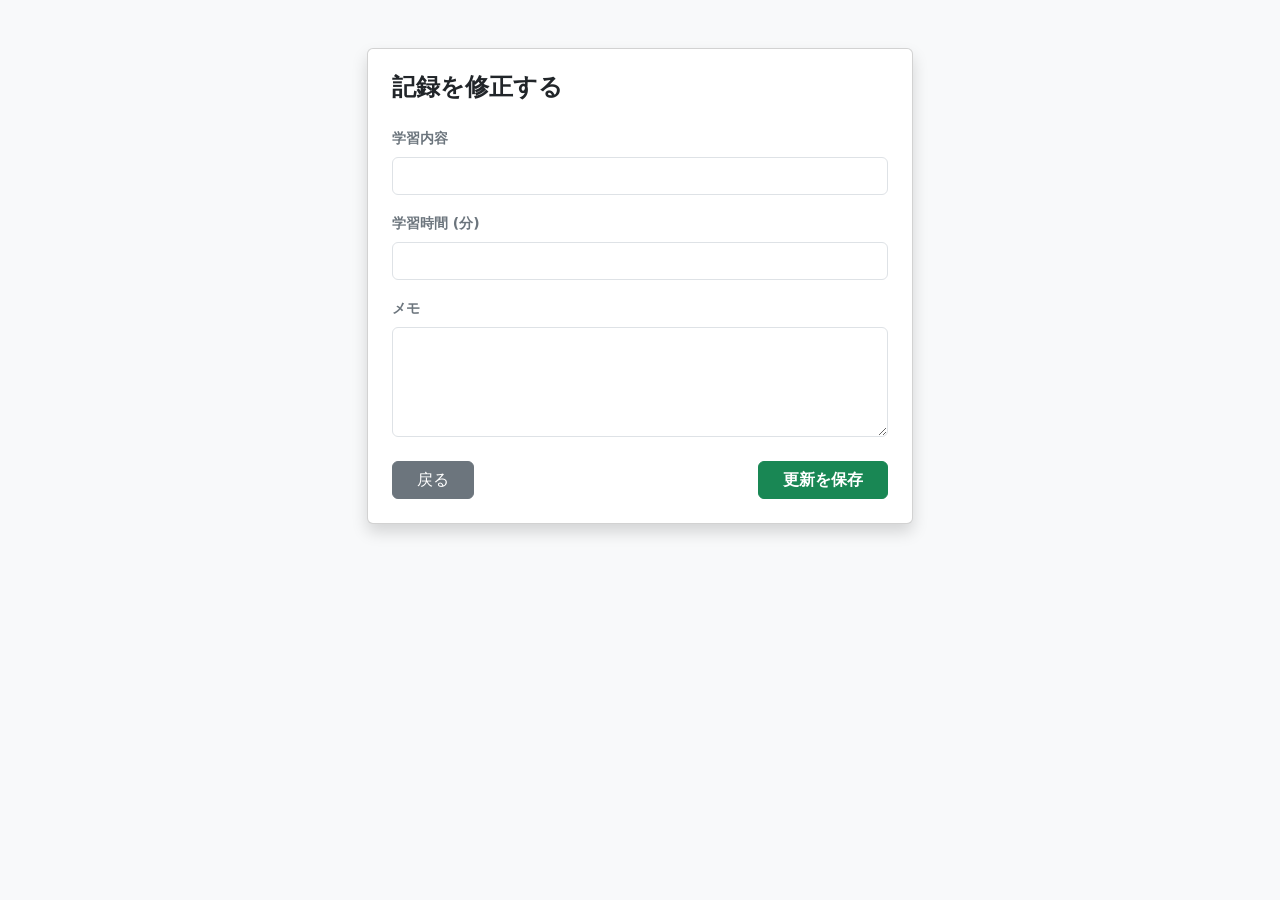
==== src/main/resources/templates/edit.html @ c044536d "Initial commit: DevLog project" ====
<!DOCTYPE html>
<html lang="ja" xmlns:th="http://www.thymeleaf.org">
<head>
    <meta charset="UTF-8">
    <meta name="viewport" content="width=device-width, initial-scale=1.0">
    <title>DevLog | 記録の編集</title>
    <link href="https://cdn.jsdelivr.net/npm/bootstrap@5.3.0/dist/css/bootstrap.min.css" rel="stylesheet">
</head>
<body class="bg-light">
<div class="container py-5">
    <div class="row justify-content-center">
        <div class="col-md-6">
            <div class="card shadow">
                <div class="card-body p-4">
                    <h2 class="card-title mb-4 h4 fw-bold">記録を修正する</h2>
                    <form th:action="@{/update}" th:object="${record}" method="post">
                        <input type="hidden" th:field="*{id}">
                        <input type="hidden" th:field="*{createdAt}">

                        <div class="mb-3">
                            <label for="editTitleInput" class="form-label small fw-bold text-secondary">学習内容</label>
                            <input type="text" th:field="*{title}" id="editTitleInput" class="form-control" required>
                        </div>
                        <div class="mb-3">
                            <label for="editDurationInput" class="form-label small fw-bold text-secondary">学習時間 (分)</label>
                            <input type="number" th:field="*{duration}" id="editDurationInput" class="form-control" required>
                        </div>
                        <div class="mb-4">
                            <label for="editMemoInput" class="form-label small fw-bold text-secondary">メモ</label>
                            <textarea th:field="*{memo}" id="editMemoInput" class="form-control" rows="4"></textarea>
                        </div>
                        <div class="d-flex justify-content-between">
                            <a href="/" class="btn btn-secondary px-4">戻る</a>
                            <button type="submit" class="btn btn-success px-4 fw-bold">更新を保存</button>
                        </div>
                    </form>
                </div>
            </div>
        </div>
    </div>
</div>
</body>
</html>
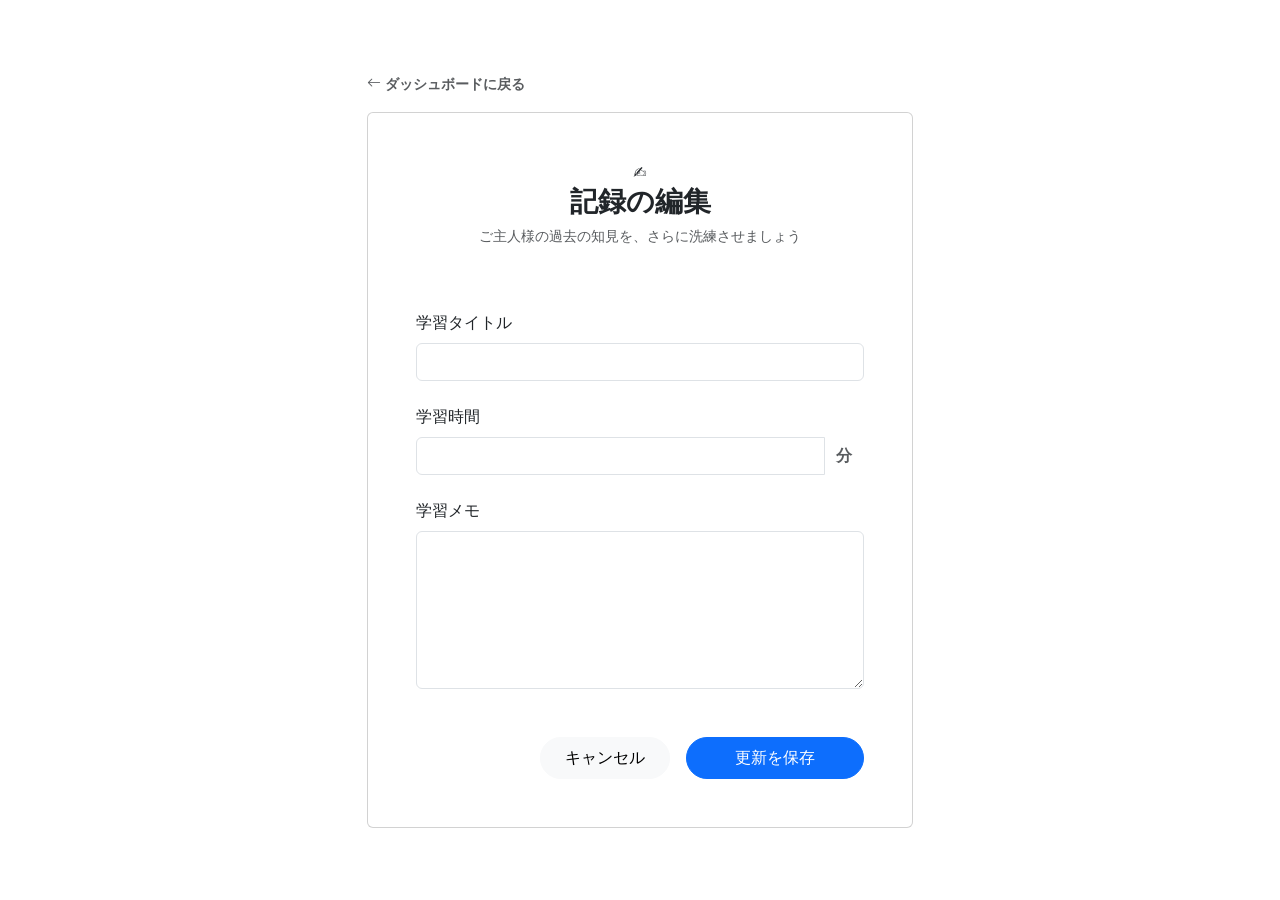
==== commit a0e22044: "style: デザインシステムを導入し、UI全体をモダンに刷新 ・外部CSS (style.css) を分離し、カラーとタイポグラフィを独自定義 ・アルフレッド（AI執事）のアイコンを拡張し、ホバー時" ====
--- a/src/main/resources/templates/edit.html
+++ b/src/main/resources/templates/edit.html
@@ -3,41 +3,72 @@
 <head>
     <meta charset="UTF-8">
     <meta name="viewport" content="width=device-width, initial-scale=1.0">
-    <title>DevLog | 記録の編集</title>
+    <title>DevLog | with AI執事 - 編集</title>
+
+    <link rel="preconnect" href="https://fonts.googleapis.com">
+    <link rel="preconnect" href="https://fonts.gstatic.com" crossorigin>
+    <link href="https://fonts.googleapis.com/css2?family=Inter:wght@400;600&family=Noto+Sans+JP:wght@400;500;700&display=swap" rel="stylesheet">
+
     <link href="https://cdn.jsdelivr.net/npm/bootstrap@5.3.0/dist/css/bootstrap.min.css" rel="stylesheet">
+    <link rel="stylesheet" href="https://cdn.jsdelivr.net/npm/bootstrap-icons@1.10.5/font/bootstrap-icons.css">
+
+    <link rel="stylesheet" th:href="@{/css/style.css}">
 </head>
-<body class="bg-light">
-<div class="container py-5">
+<body class="d-flex align-items-center min-vh-100 py-5">
+
+<div class="container">
     <div class="row justify-content-center">
-        <div class="col-md-6">
-            <div class="card shadow">
-                <div class="card-body p-4">
-                    <h2 class="card-title mb-4 h4 fw-bold">記録を修正する</h2>
-                    <form th:action="@{/update}" th:object="${record}" method="post">
-                        <input type="hidden" th:field="*{id}">
-                        <input type="hidden" th:field="*{createdAt}">
+        <div class="col-md-8 col-lg-6">
 
-                        <div class="mb-3">
-                            <label for="editTitleInput" class="form-label small fw-bold text-secondary">学習内容</label>
-                            <input type="text" th:field="*{title}" id="editTitleInput" class="form-control" required>
+            <div class="mb-3">
+                <a href="/" class="text-decoration-none text-muted small fw-bold" style="transition: color 0.2s;">
+                    <i class="bi bi-arrow-left me-1"></i>ダッシュボードに戻る
+                </a>
+            </div>
+
+            <div class="card p-4 p-md-5">
+                <div class="text-center mb-5">
+                    <div class="header-icon">✍️</div>
+                    <h3 class="fw-bold text-dark mb-2">記録の編集</h3>
+                    <p class="text-muted small">ご主人様の過去の知見を、さらに洗練させましょう</p>
+                </div>
+
+                <form th:action="@{/update}" th:object="${record}" method="post">
+
+                    <input type="hidden" th:field="*{id}">
+                    <input type="hidden" th:field="*{createdAt}">
+                    <input type="hidden" th:field="*{aiSummary}">
+                    <input type="hidden" th:field="*{aiTags}">
+
+                    <div class="mb-4">
+                        <label for="editTitleInput" class="form-label">学習タイトル</label>
+                        <input type="text" th:field="*{title}" id="editTitleInput" class="form-control" required>
+                    </div>
+
+                    <div class="mb-4">
+                        <label for="editDurationInput" class="form-label">学習時間</label>
+                        <div class="input-group">
+                            <input type="number" th:field="*{duration}" id="editDurationInput" class="form-control" required>
+                            <span class="input-group-text bg-transparent border-0 text-muted fw-bold">分</span>
                         </div>
-                        <div class="mb-3">
-                            <label for="editDurationInput" class="form-label small fw-bold text-secondary">学習時間 (分)</label>
-                            <input type="number" th:field="*{duration}" id="editDurationInput" class="form-control" required>
-                        </div>
-                        <div class="mb-4">
-                            <label for="editMemoInput" class="form-label small fw-bold text-secondary">メモ</label>
-                            <textarea th:field="*{memo}" id="editMemoInput" class="form-control" rows="4"></textarea>
-                        </div>
-                        <div class="d-flex justify-content-between">
-                            <a href="/" class="btn btn-secondary px-4">戻る</a>
-                            <button type="submit" class="btn btn-success px-4 fw-bold">更新を保存</button>
-                        </div>
-                    </form>
-                </div>
+                    </div>
+
+                    <div class="mb-5">
+                        <label for="editMemoInput" class="form-label">学習メモ</label>
+                        <textarea th:field="*{memo}" id="editMemoInput" class="form-control" rows="6" required></textarea>
+                    </div>
+
+                    <div class="d-grid gap-3 d-md-flex justify-content-md-end">
+                        <a href="/" class="btn btn-light rounded-pill px-4 py-2">キャンセル</a>
+                        <button type="submit" class="btn btn-primary rounded-pill px-5 py-2">更新を保存</button>
+                    </div>
+                </form>
             </div>
+
         </div>
     </div>
 </div>
+
+<script src="https://cdn.jsdelivr.net/npm/bootstrap@5.3.0/dist/js/bootstrap.bundle.min.js"></script>
 </body>
 </html>
